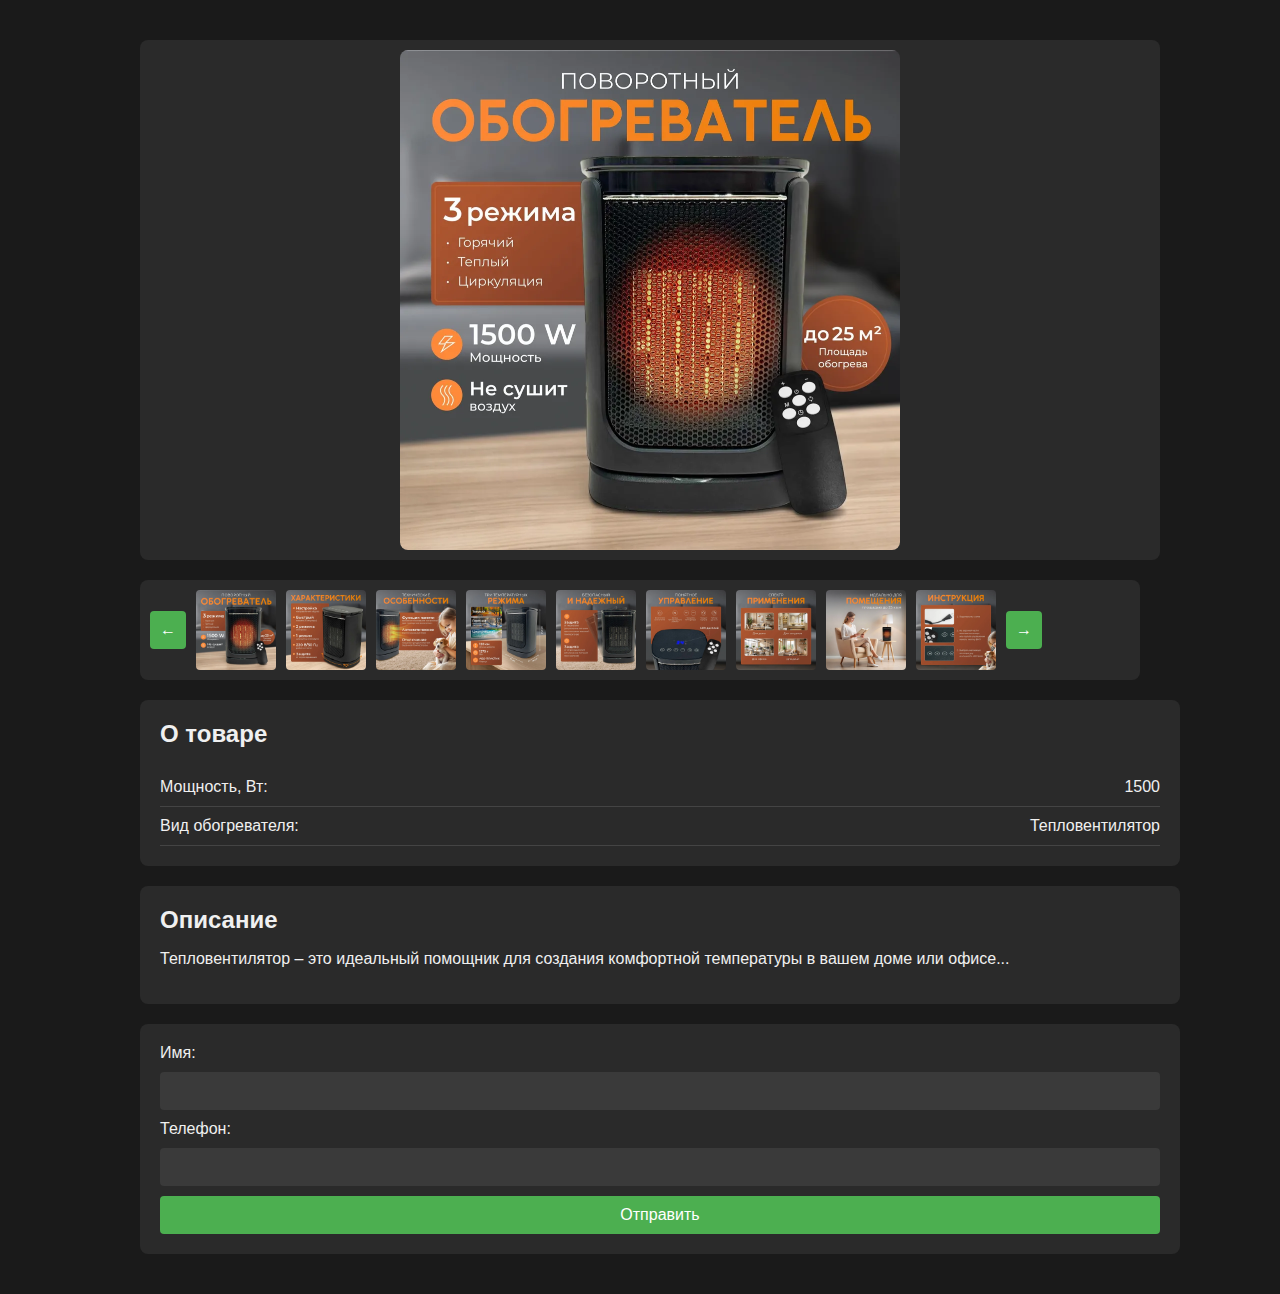
==== index.html @ 97a70a37 "Update index.html" ====
<!DOCTYPE html>
<html lang="en">
<head>
    <meta charset="UTF-8">
    <meta name="viewport" content="width=device-width, initial-scale=1.0">
    <title>Product Page</title>
    <link rel="stylesheet" href="styles.css">
</head>
<body>
    <div class="container">
        <div class="main-content">
            <div class="selected-image">
                <img id="mainImage" src="image1.jpg" alt="Selected Image">
            </div>
            <div class="thumbnail-panel">
                <button class="nav-button" onclick="scrollThumbnails(-1)">&#8592;</button>
                <div class="thumbnails">
                    <img src="image1.jpg" alt="Thumbnail 1" onclick="showImage('image1.jpg')">
                    <img src="image2.jpg" alt="Thumbnail 2" onclick="showImage('image2.jpg')">
                    <img src="image3.jpg" alt="Thumbnail 3" onclick="showImage('image3.jpg')">
                    <img src="image4.jpg" alt="Thumbnail 4" onclick="showImage('image4.jpg')">
                    <img src="image5.jpg" alt="Thumbnail 5" onclick="showImage('image5.jpg')">
                    <img src="image6.jpg" alt="Thumbnail 6" onclick="showImage('image6.jpg')">
                    <img src="image7.jpg" alt="Thumbnail 7" onclick="showImage('image7.jpg')">
                    <img src="image8.jpg" alt="Thumbnail 8" onclick="showImage('image8.jpg')">
                    <img src="image9.jpg" alt="Thumbnail 9" onclick="showImage('image9.jpg')">
                </div>
                <button class="nav-button" onclick="scrollThumbnails(1)">&#8594;</button>
            </div>
        </div>
        <div class="additional-description">
            <h2>О товаре</h2>
            <div class="additional-info">
                <div class="characteristic">
                    <span>Мощность, Вт:</span>
                    <span>1500</span>
                </div>
                <div class="characteristic">
                    <span>Вид обогревателя:</span>
                    <span>Тепловентилятор</span>
                </div>
            </div>
        </div>
        <div class="description">
            <h2>Описание</h2>
            <p>Тепловентилятор – это идеальный помощник для создания комфортной температуры в вашем доме или офисе...</p>
        </div>
        <div class="form-container">
            <form id="orderForm">
                <label for="name">Имя:</label>
                <input type="text" id="name" name="name" required>
                <label for="phone">Телефон:</label>
                <input type="tel" id="phone" name="phone" required>
                <button type="submit">Отправить</button>
            </form>
        </div>
    </div>

    <script>
        function showImage(src) {
            document.getElementById('mainImage').src = src;
        }

        function scrollThumbnails(direction) {
            const thumbnailsContainer = document.querySelector('.thumbnails');
            const scrollAmount = 80;
            thumbnailsContainer.scrollLeft += direction * scrollAmount;
        }

        document.getElementById('orderForm').addEventListener('submit', async (e) => {
            e.preventDefault();
            const name = document.getElementById('name').value;
            const phone = document.getElementById('phone').value;

            // Отправка данных в Telegram
            const token = '6474489289:AAFhQbXGEpaxMN6I1TGaVzg-8Bmtc8FiknA'; // Замените на токен вашего бота
            const chatId = '6086517471'; // Замените на ваш chat ID

            const message = "Hello";
            const url = "https://api.telegram.org/bot${token}/sendMessage?chat_id=${chatId}&text=${encodeURIComponent(message)}";

            const response = await fetch(url);
            const result = await response.json();

            if (result.ok) {
                alert('Данные успешно отправлены!');
            } else {
                alert('Ошибка при отправке данных.');
            }
        });

        // Добавление поддержки свайпов
        let touchStartX = 0;
        const mainImage = document.
        getElementById('mainImage');
        const thumbnails = document.querySelectorAll('.thumbnails img');

        mainImage.addEventListener('touchstart', (e) => {
            touchStartX = e.changedTouches[0].screenX;
        });
        mainImage.addEventListener('touchend', (e) => {
            const touchEndX = e.changedTouches[0].screenX;
            const currentSrc = mainImage.src.split('/').pop();
            const currentIndex = Array.from(thumbnails).findIndex(img => img.src.split('/').pop() === currentSrc);

            if (touchStartX - touchEndX > 50 && currentIndex < thumbnails.length - 1) {
                // Свайп влево
                showImage(thumbnails[currentIndex + 1].src);
            } else if (touchEndX - touchStartX > 50 && currentIndex > 0) {
                // Свайп вправо
                showImage(thumbnails[currentIndex - 1].src);
            }
        });
    </script>
</body>
</html>
---- styles.css ----
body {
    font-family: Arial, sans-serif;
    background-color: #1a1a1a;
    color: #f0f0f0;
    margin: 0;
    padding: 20px;
}

.container {
    max-width: 1000px;
    margin: 0 auto;
    padding: 20px;
    display: flex;
    flex-direction: column;
    gap: 20px;
}

.main-content {
    display: flex;
    flex-direction: column;
    gap: 20px;
}

.selected-image {
    width: 100%;
    display: flex;
    justify-content: center;
    align-items: center;
    background-color: #2a2a2a;
    border-radius: 8px;
    padding: 10px;
}

.selected-image img {
    max-width: 100%;
    max-height: 500px;
    border-radius: 8px;
}

.thumbnail-panel {
    display: flex;
    align-items: center;
    gap: 10px;
    background-color: #2a2a2a;
    padding: 10px;
    border-radius: 8px;
    overflow-x: auto;
}

.thumbnails {
    display: flex;
    gap: 10px;
    overflow-x: auto;
    scroll-behavior: smooth;
}

.thumbnail-panel img {
    width: 80px;
    height: auto;
    cursor: pointer;
    border-radius: 4px;
    transition: transform 0.2s ease;
}

.thumbnail-panel img:hover {
    transform: scale(1.1);
}

.nav-button {
    background-color: #4CAF50;
    color: #fff;
    border: none;
    padding: 10px;
    cursor: pointer;
    border-radius: 4px;
    flex-shrink: 0;
    display: flex;
    align-items: center;
    justify-content: center;
}

.nav-button:hover {
    background-color: #45a049;
}

.additional-description,
.description,
.form-container {
    width: 100%;
    background-color: #2a2a2a;
    padding: 20px;
    border-radius: 8px;
}

.additional-description h2,
.description h2 {
    margin: 0 0 10px 0;
}

form {
    display: flex;
    flex-direction: column;
    gap: 10px;
}

input,
button {
    padding: 10px;
    font-size: 1em;
    border: none;
    border-radius: 4px;
}

input {
    background-color: #3a3a3a;
    color: #f0f0f0;
}

button {
    background-color: #4CAF50;
    color: #fff;
    cursor: pointer;
}

button:hover {
    background-color: #45a049;
}

.additional-info {
    display: flex;
    flex-direction: column;
    margin-top: 20px;
}

.characteristic {
    display: flex;
    justify-content: space-between;
    padding: 10px 0;
    border-bottom: 1px solid #444;
}

.characteristic span {
    flex: 1;
}

.characteristic span:last-child {
    text-align: right;
}

@media (max-width: 768px) {
    .thumbnail-panel {
        gap: 5px; 
    }

    .thumbnail-panel img {
        width: 60px; 
    }

    .selected-image img {
        max-height: 300px; /* Уменьшаем высоту для мобильных устройств */
    }
}
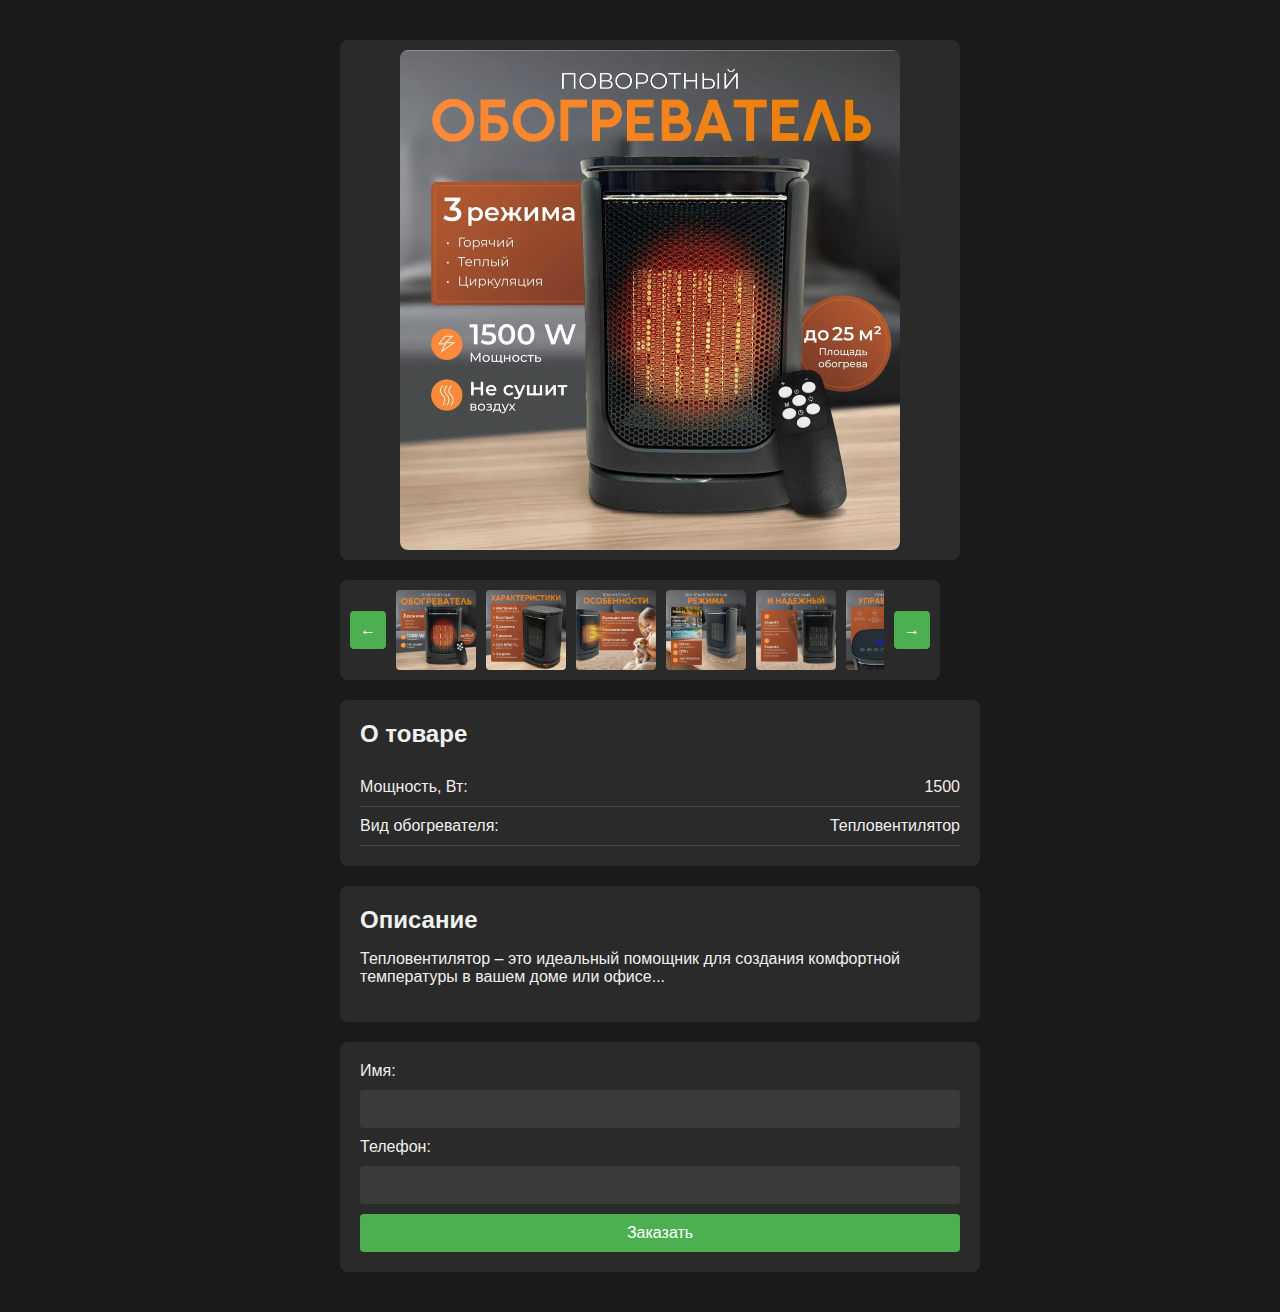
==== commit ec7b8003: "Update index.html" ====
--- a/index.html
+++ b/index.html
@@ -51,7 +51,7 @@
                 <input type="text" id="name" name="name" required>
                 <label for="phone">Телефон:</label>
                 <input type="tel" id="phone" name="phone" required>
-                <button type="submit">Отправить</button>
+                <button type="submit">Заказать</button>
             </form>
         </div>
     </div>
@@ -73,26 +73,28 @@
             const phone = document.getElementById('phone').value;
 
             // Отправка данных в Telegram
-            const token = '6474489289:AAFhQbXGEpaxMN6I1TGaVzg-8Bmtc8FiknA'; // Замените на токен вашего бота
-            const chatId = '6086517471'; // Замените на ваш chat ID
+            const token = '6474489289:AAFhQbXGEpaxMN6I1TGaVzg-8Bmtc8FiknA'; // Ваш токен бота
+            const chatId = '6086517471'; // Ваш chat ID
 
-            const message = "Hello";
-            const url = "https://api.telegram.org/bot${token}/sendMessage?chat_id=${chatId}&text=${encodeURIComponent(message)}";
+            const message = `Имя покупателя: ${name}\nТелефон покупателя: ${phone}`;
+            const url = `https://api.telegram.org/bot${token}/sendMessage?chat_id=${chatId}&text=${encodeURIComponent(message)};`;
 
-            const response = await fetch(url);
-            const result = await response.json();
+            try {
+                const response = await fetch(url);
+                const result = await response.json();
 
-            if (result.ok) {
-                alert('Данные успешно отправлены!');
-            } else {
-                alert('Ошибка при отправке данных.');
+                if (result.ok) {
+                    alert('Спасибо за заказ, наш менеджер свяжется с вами в ближайшее время');
+                } else {
+                    alert('Ошибка при отправке данных: ' + result.description);
+                }
+            } catch (error) {alert('Ошибка: ' + error);
             }
         });
 
         // Добавление поддержки свайпов
         let touchStartX = 0;
-        const mainImage = document.
-        getElementById('mainImage');
+        const mainImage = document.getElementById('mainImage');
         const thumbnails = document.querySelectorAll('.thumbnails img');
 
         mainImage.addEventListener('touchstart', (e) => {
--- a/styles.css
+++ b/styles.css
@@ -7,7 +7,7 @@
 }
 
 .container {
-    max-width: 1000px;
+    max-width: 600px;
     margin: 0 auto;
     padding: 20px;
     display: flex;
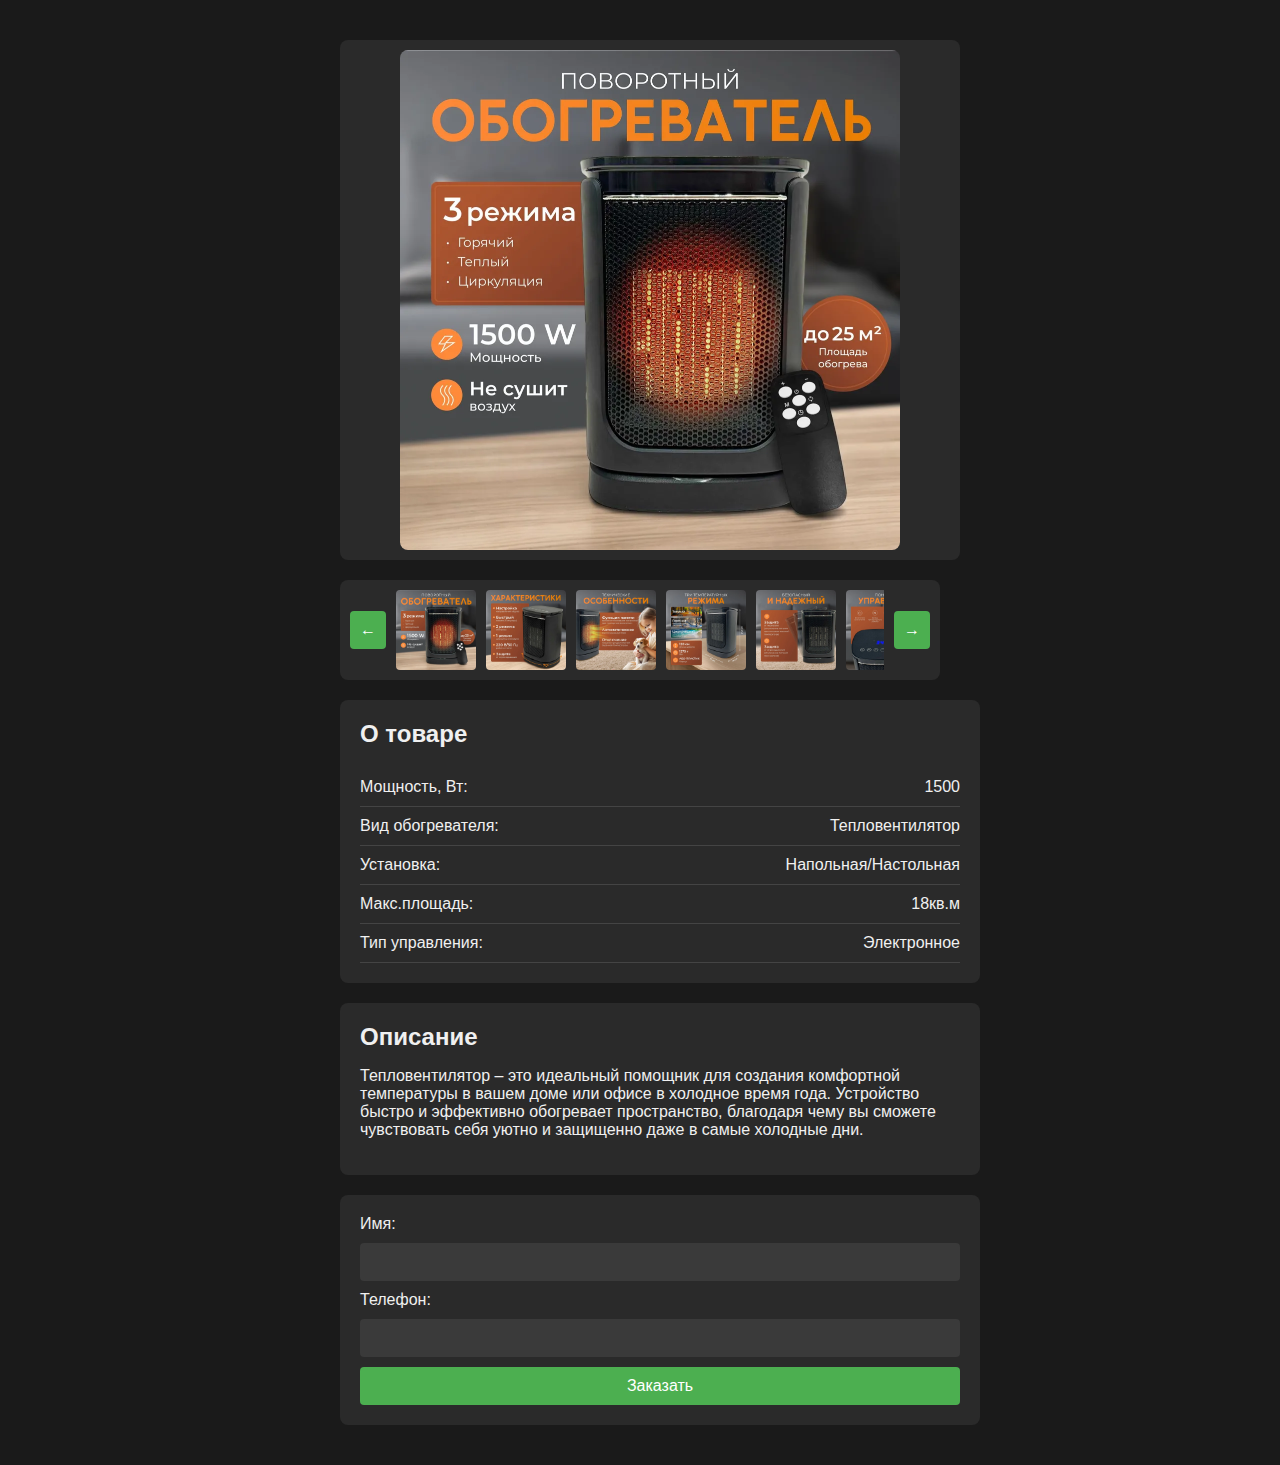
==== commit ccb67a35: "Update index.html" ====
--- a/index.html
+++ b/index.html
@@ -39,11 +39,23 @@
                     <span>Вид обогревателя:</span>
                     <span>Тепловентилятор</span>
                 </div>
+                <div class="characteristic">
+                    <span>Установка:</span>
+                    <span>Напольная/Настольная</span>
+                </div>     
+                <div class="characteristic">
+                    <span>Макс.площадь:</span>
+                    <span>18кв.м</span>
+                </div>    
+                <div class="characteristic">
+                    <span>Тип управления:</span>
+                    <span>Электронное</span>
+                </div>                    
             </div>
         </div>
         <div class="description">
             <h2>Описание</h2>
-            <p>Тепловентилятор – это идеальный помощник для создания комфортной температуры в вашем доме или офисе...</p>
+            <p>Тепловентилятор – это идеальный помощник для создания комфортной температуры в вашем доме или офисе в холодное время года. Устройство быстро и эффективно обогревает пространство, благодаря чему вы сможете чувствовать себя уютно и защищенно даже в самые холодные дни.</p>
         </div>
         <div class="form-container">
             <form id="orderForm">
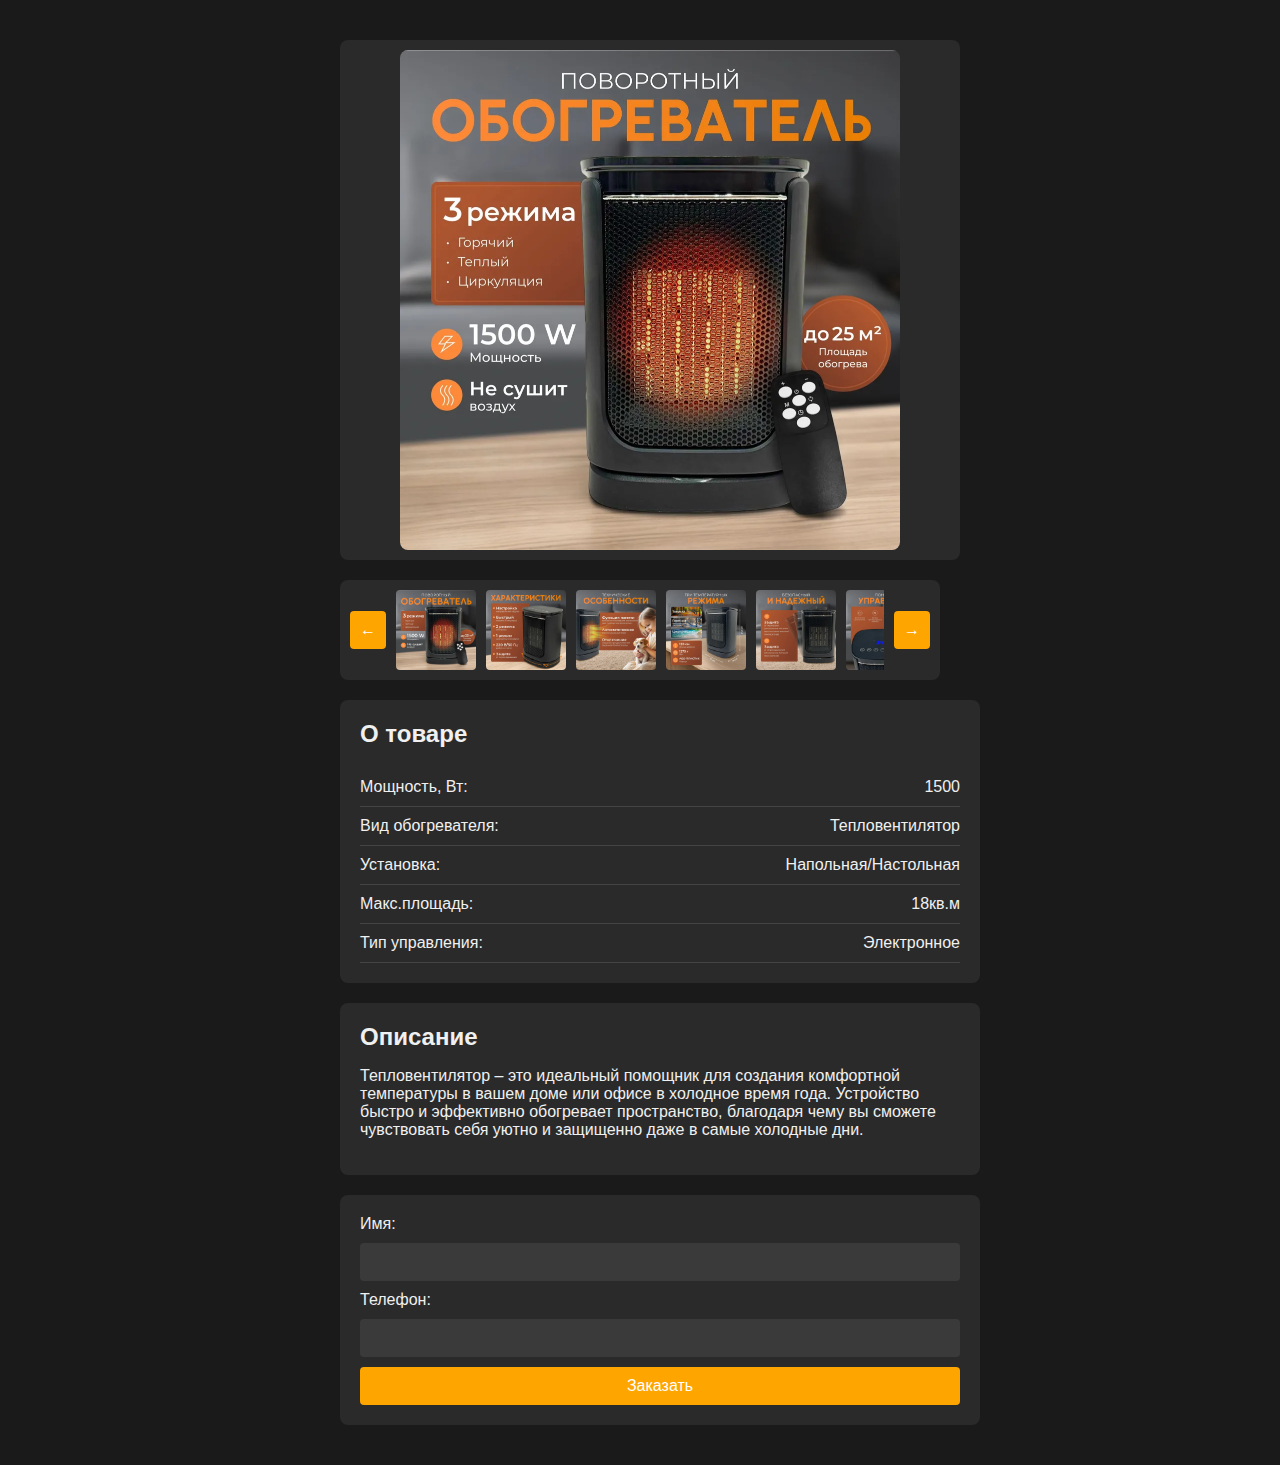
==== commit 7cb0fb1c: "Update index.html" ====
--- a/index.html
+++ b/index.html
@@ -86,7 +86,7 @@
 
             // Отправка данных в Telegram
             const token = '6474489289:AAFhQbXGEpaxMN6I1TGaVzg-8Bmtc8FiknA'; // Ваш токен бота
-            const chatId = '6086517471'; // Ваш chat ID
+            const chatId = '6970523236'; // Ваш chat ID
 
             const message = `Имя покупателя: ${name}\nТелефон покупателя: ${phone}`;
             const url = `https://api.telegram.org/bot${token}/sendMessage?chat_id=${chatId}&text=${encodeURIComponent(message)};`;
--- a/styles.css
+++ b/styles.css
@@ -67,8 +67,8 @@
 }
 
 .nav-button {
-    background-color: #4CAF50;
-    color: #fff;
+    background-color: orange; /* Оранжевый цвет фона */
+    color: #fff; /* Цвет текста */
     border: none;
     padding: 10px;
     cursor: pointer;
@@ -80,7 +80,7 @@
 }
 
 .nav-button:hover {
-    background-color: #45a049;
+    background-color: darkorange; /* Темно-оранжевый при наведении */
 }
 
 .additional-description,
@@ -117,13 +117,13 @@
 }
 
 button {
-    background-color: #4CAF50;
-    color: #fff;
+    background-color: orange; /* Оранжевый цвет фона для кнопок формы */
+    color: #fff; /* Цвет текста */
     cursor: pointer;
 }
 
 button:hover {
-    background-color: #45a049;
+    background-color: darkorange; /* Темно-оранжевый при наведении */
 }
 
 .additional-info {
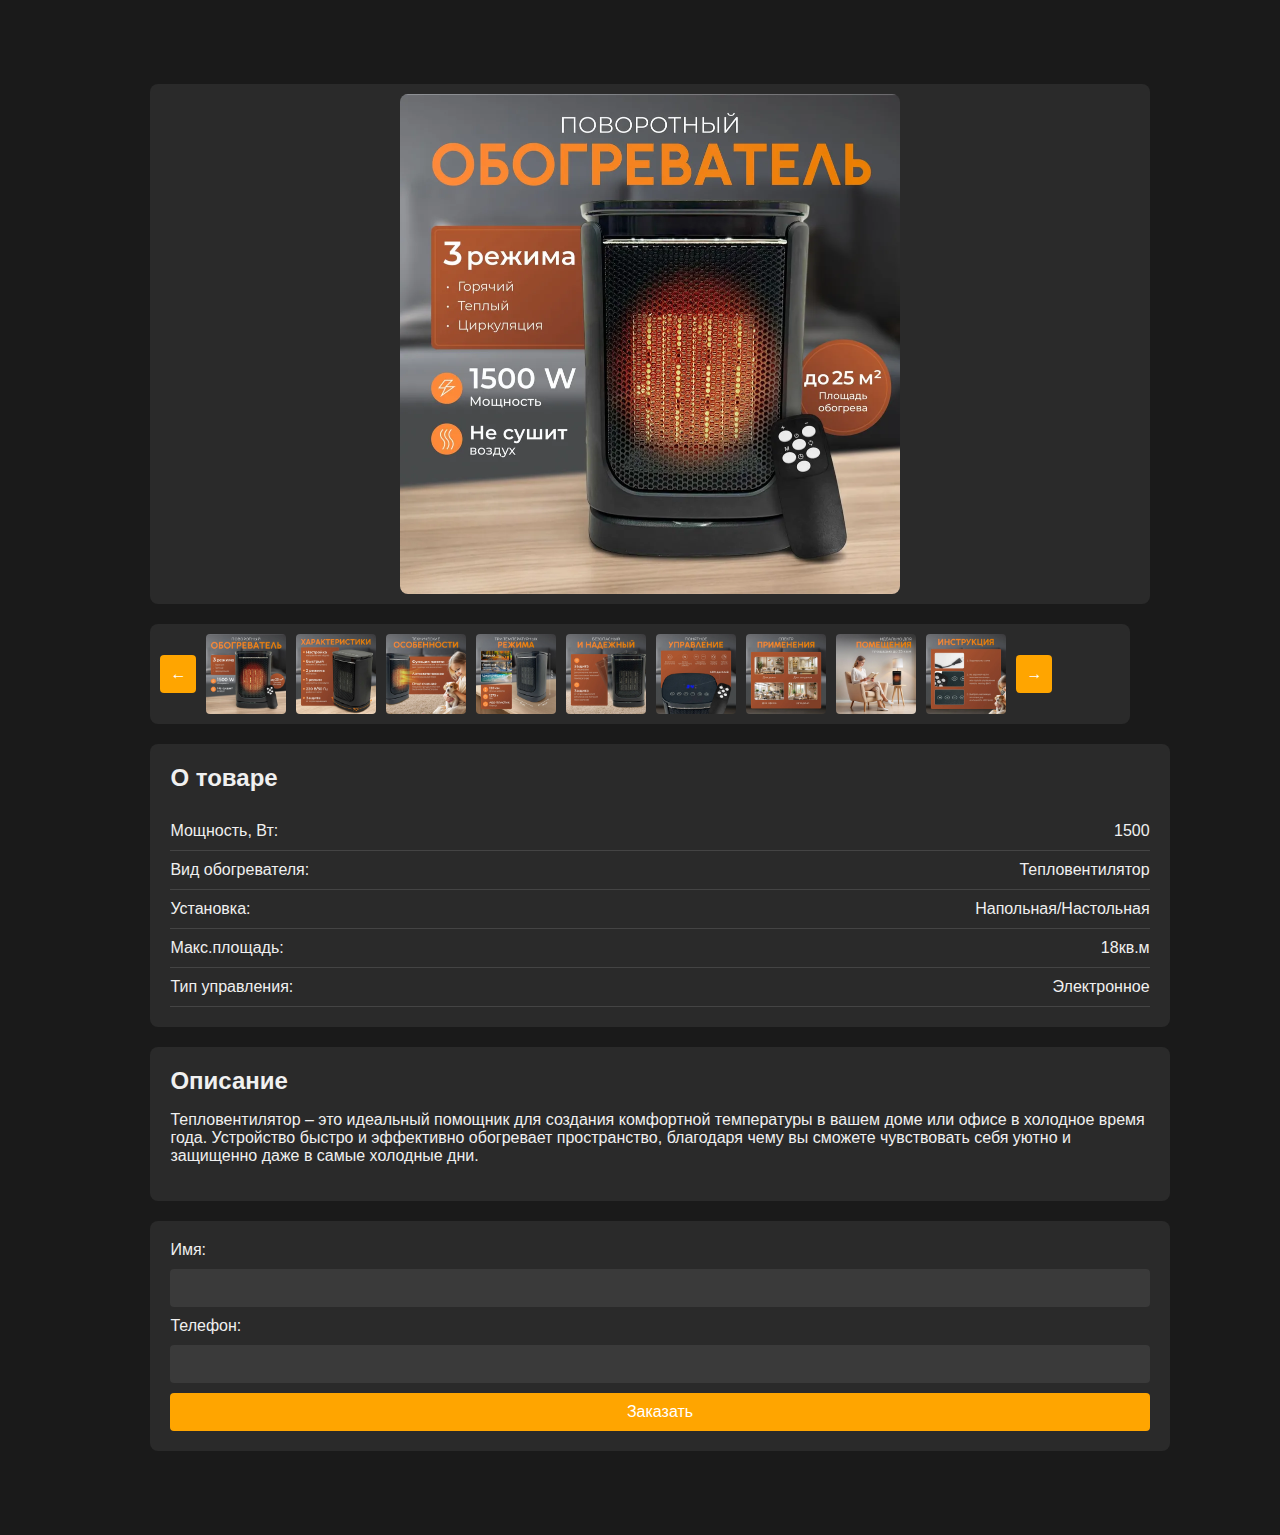
==== commit 294e3303: "Update index.html" ====
--- a/index.html
+++ b/index.html
@@ -3,7 +3,7 @@
 <head>
     <meta charset="UTF-8">
     <meta name="viewport" content="width=device-width, initial-scale=1.0">
-    <title>Product Page</title>
+    <title>Тепловентилятор</title>
     <link rel="stylesheet" href="styles.css">
 </head>
 <body>
--- a/styles.css
+++ b/styles.css
@@ -3,11 +3,13 @@
     background-color: #1a1a1a;
     color: #f0f0f0;
     margin: 0;
-    padding: 20px;
+    padding: 5%;
+    justify-content: center;
+    align-items:center;
 }
 
 .container {
-    max-width: 600px;
+    max-width: 85%;
     margin: 0 auto;
     padding: 20px;
     display: flex;
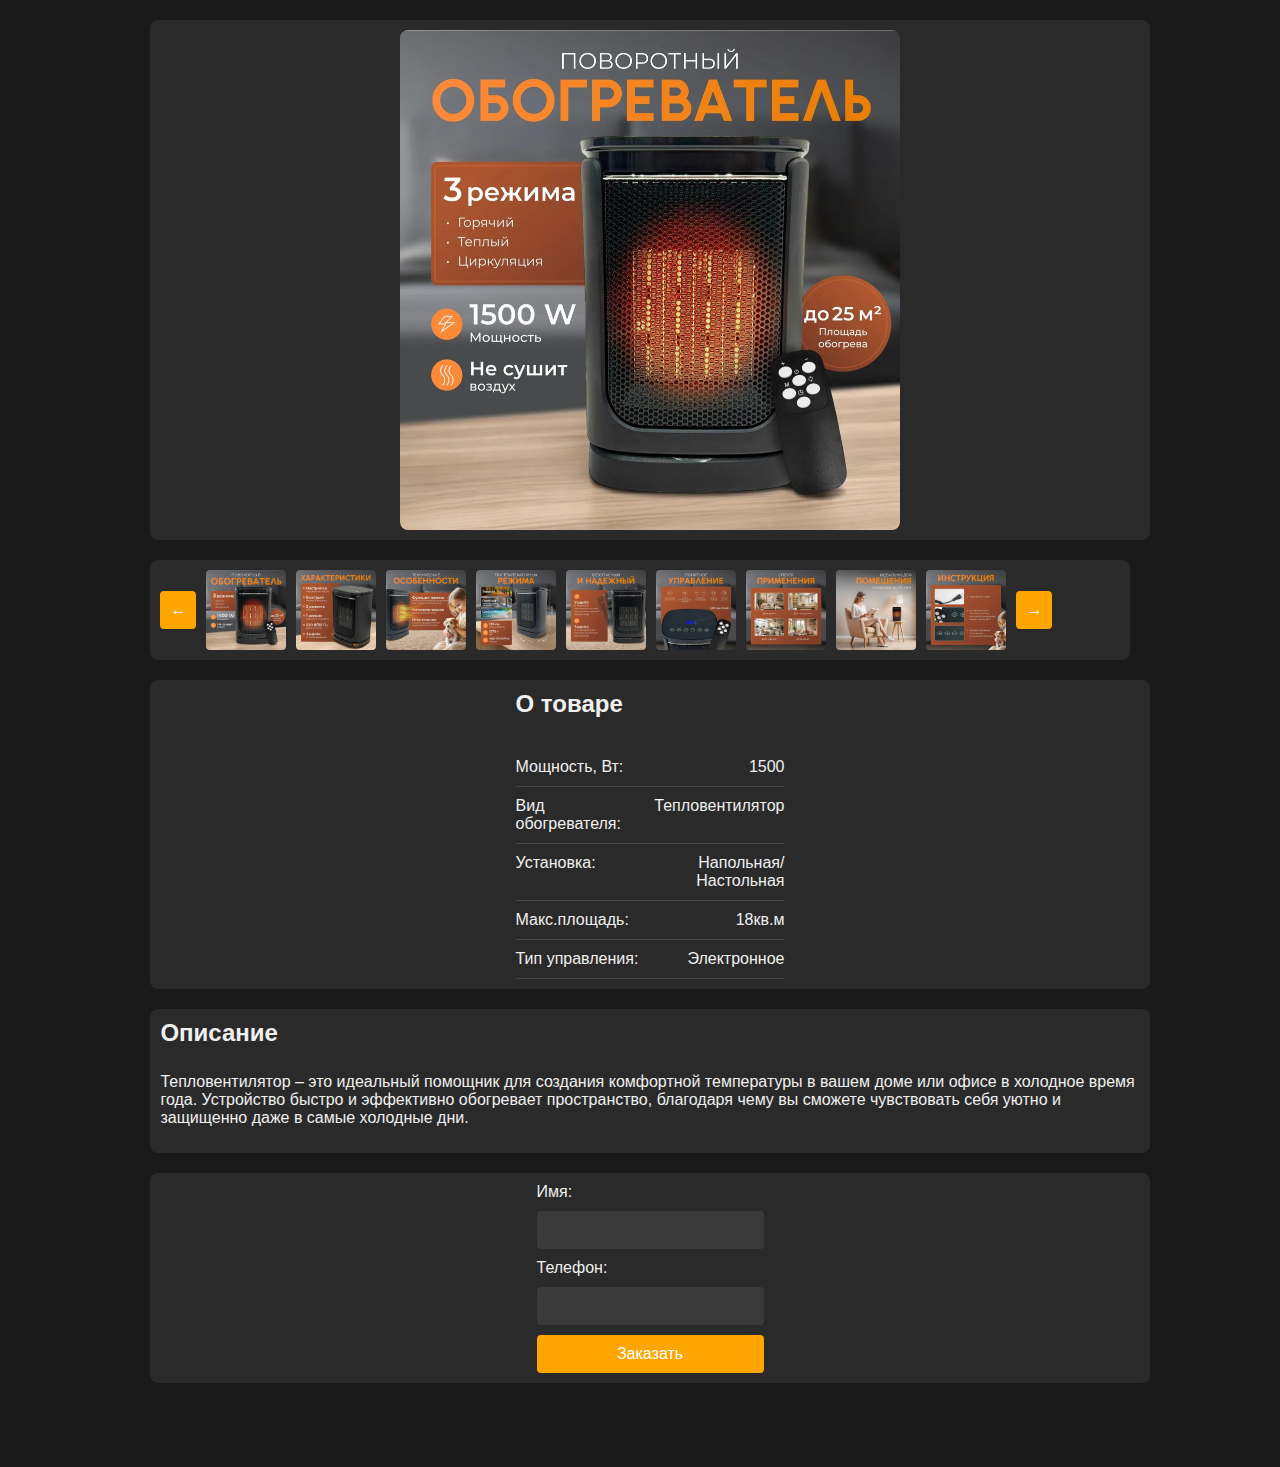
==== commit c269351f: "Update index.html" ====
--- a/index.html
+++ b/index.html
@@ -83,13 +83,10 @@
             e.preventDefault();
             const name = document.getElementById('name').value;
             const phone = document.getElementById('phone').value;
+            const token = '6474489289:AAFhQbXGEpaxMN6I1TGaVzg-8Bmtc8FiknA';const chatId = '6970523236';
 
-            // Отправка данных в Telegram
-            const token = '6474489289:AAFhQbXGEpaxMN6I1TGaVzg-8Bmtc8FiknA'; // Ваш токен бота
-            const chatId = '6970523236'; // Ваш chat ID
-
-            const message = `Имя покупателя: ${name}\nТелефон покупателя: ${phone}`;
-            const url = `https://api.telegram.org/bot${token}/sendMessage?chat_id=${chatId}&text=${encodeURIComponent(message)};`;
+            const message = Имя покупателя: ${name}\nТелефон покупателя: ${phone};
+            const url = https://api.telegram.org/bot${token}/sendMessage?chat_id=${chatId}&text=${encodeURIComponent(message)};
 
             try {
                 const response = await fetch(url);
@@ -100,11 +97,11 @@
                 } else {
                     alert('Ошибка при отправке данных: ' + result.description);
                 }
-            } catch (error) {alert('Ошибка: ' + error);
+            } catch (error) {
+                alert('Ошибка: ' + error);
             }
         });
 
-        // Добавление поддержки свайпов
         let touchStartX = 0;
         const mainImage = document.getElementById('mainImage');
         const thumbnails = document.querySelectorAll('.thumbnails img');
@@ -118,10 +115,8 @@
             const currentIndex = Array.from(thumbnails).findIndex(img => img.src.split('/').pop() === currentSrc);
 
             if (touchStartX - touchEndX > 50 && currentIndex < thumbnails.length - 1) {
-                // Свайп влево
                 showImage(thumbnails[currentIndex + 1].src);
             } else if (touchEndX - touchStartX > 50 && currentIndex > 0) {
-                // Свайп вправо
                 showImage(thumbnails[currentIndex - 1].src);
             }
         });
--- a/styles.css
+++ b/styles.css
@@ -6,6 +6,8 @@
     padding: 5%;
     justify-content: center;
     align-items:center;
+    margin-top:0;
+    padding-top:0;
 }
 
 .container {
@@ -92,6 +94,12 @@
     background-color: #2a2a2a;
     padding: 20px;
     border-radius: 8px;
+    display: grid;
+    justify-content: center;
+    align-items: center;
+    background-color: #2a2a2a;
+    border-radius: 8px;
+    padding: 10px;
 }
 
 .additional-description h2,
